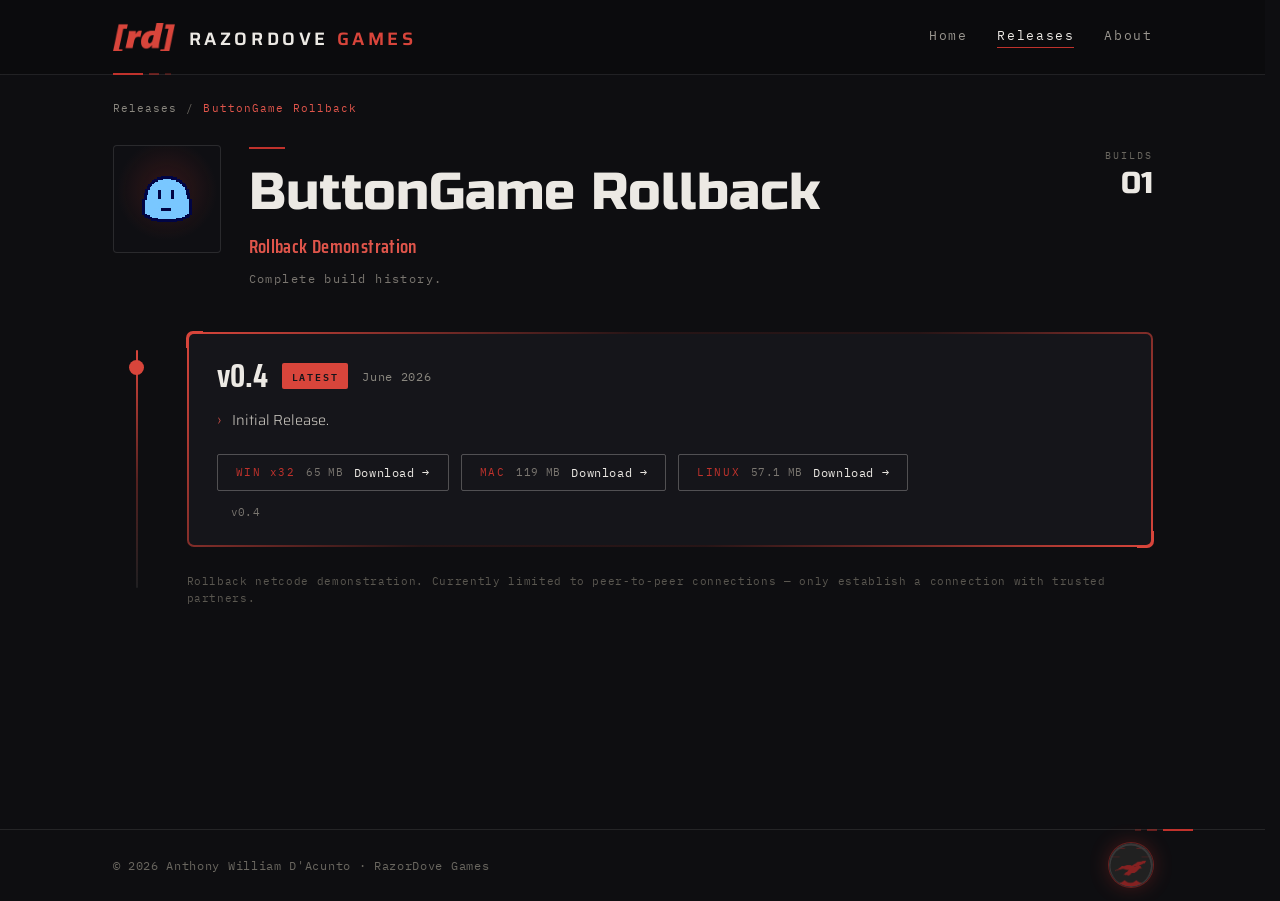
==== buttongame.html @ b9758fe6 "Deploy RazorDove Games redesign (July 2026 build) Replace the legacy single-page GobSmack site with " ====
<!DOCTYPE html>
<html lang="en">
<head>
  <meta charset="utf-8">
  <meta name="viewport" content="width=device-width, initial-scale=1">
  <title>ButtonGame Rollback — Build history · RazorDove Games</title>
  <meta name="description" content="Complete build history for ButtonGame Rollback, the rollback-netcode demonstration by RazorDove Games.">
  <link rel="preconnect" href="https://fonts.googleapis.com">
  <link rel="preconnect" href="https://fonts.gstatic.com" crossorigin>
  <link href="https://fonts.googleapis.com/css2?family=Saira+Condensed:wght@500;600;700;800&family=Saira:wght@300;400;500;600&family=Russo+One&family=IBM+Plex+Mono:wght@400;500;600&display=swap" rel="stylesheet">
  <link rel="icon" type="image/png" href="assets/razordove-logo.png">
  <link rel="stylesheet" href="css/style.css">
</head>
<body class="nav-releases">
  <div class="shell">
    <header class="site-header">
      <div class="site-header__inner">
        <a href="index.html" class="lockup">
          <span class="mark" role="img" aria-label="RazorDove"></span>
          <span class="wordmark">RAZORDOVE <span class="g">GAMES</span></span>
        </a>
        <nav class="nav">
          <a href="index.html" class="nav-link">Home</a>
          <a href="releases.html" class="nav-link is-active">Releases</a>
          <a href="about.html" class="nav-link">About</a>
        </nav>
        <div class="dashes"><span class="d1"></span><span class="d2"></span><span class="d3"></span></div>
      </div>
    </header>

    <main>
      <div class="wrap">
        <div class="crumb-bar">
          <a href="releases.html" class="crumb">Releases</a><span class="crumb-sep">/</span><span class="crumb-cur-red">ButtonGame Rollback</span>
        </div>

        <div class="sub-head">
          <div class="sub-head__tile"><img src="assets/buttongame-slime.png" alt="ButtonGame Rollback"></div>
          <div class="sub-head__main">
            <div class="tick tick--left" style="margin-bottom:18px;"></div>
            <div class="sub-title sub-title--bg">ButtonGame Rollback</div>
            <div class="sub-sub sub-sub--red">Rollback Demonstration</div>
            <div class="sub-hint">Complete build history.</div>
          </div>
          <div class="sub-count">
            <div class="sub-count__label">Builds</div>
            <div class="sub-count__n">01</div>
          </div>
        </div>

        <div class="timeline">
          <div class="timeline__spine timeline__spine--red"></div>
          <div class="timeline__list">

            <!-- v0.4 — latest -->
            <div class="tl-row">
              <div class="tl-node tl-node--latest"><span class="node-dot node-dot--red"></span></div>
              <div class="tl-card tl-card--red">
                <span style="position:absolute; top:-1px; left:-1px; width:17px; height:17px; border-top:2px solid #d8453b; border-left:2px solid #d8453b; border-top-left-radius:7px;"></span>
                <span style="position:absolute; bottom:-1px; right:-1px; width:17px; height:17px; border-bottom:2px solid #d8453b; border-right:2px solid #d8453b; border-bottom-right-radius:7px;"></span>
                <div class="tl-card__inner">
                  <div class="tl-verhead">
                    <span class="tl-ver">v0.4</span>
                    <span class="tl-latest tl-latest--red">Latest</span>
                    <span class="tl-date">June 2026</span>
                  </div>
                  <ul class="changelog" style="margin:18px 0 0;">
                    <li><span class="arw" style="color:#e0554b;">›</span><span>Initial Release.</span></li>
                  </ul>
                  <div class="pillrow" data-pills="bg"></div>
                  <div class="tl-verlabel">v0.4</div>
                </div>
              </div>
            </div>

          </div>

          <div class="tl-footnote">
            <div class="tl-footnote__spacer"></div>
            <div class="tl-footnote__text">Rollback netcode demonstration. Currently limited to peer-to-peer connections — only establish a connection with trusted partners.</div>
          </div>
        </div>
      </div>
    </main>

    <footer class="site-footer">
      <div class="site-footer__inner">
        <div class="copyright">© 2026 Anthony William D'Acunto · RazorDove Games</div>
        <div>
          <a href="index.html" class="totop" role="button" aria-label="Back to site" title="Back to site"><img src="assets/razordove-logo.png" alt=""></a>
        </div>
        <div class="dashes dashes--right"><span class="d1"></span><span class="d2"></span><span class="d3"></span></div>
      </div>
    </footer>
  </div>

  <script src="js/data.js"></script>
  <script src="js/site.js"></script>
</body>
</html>
---- css/style.css ----
/* =========================================================================
   RazorDove Games — portfolio site
   Tokens and components ported from the Claude-design handoff (July 2026).
   Layout switch is CSS-driven at 860px (desktop >= 860, mobile < 860).
   ========================================================================= */

:root {
  --mark-img: url("[data-uri]");
  /* surfaces */
  --bg:        #0e0e11;
  --surface:   #15151a;
  --drawer:    #0b0b0e;
  /* text ramp */
  --text:      #ece9e4;
  --text-2:    #bdb9b2;
  --muted:     #9a968f;
  --muted-2:   #8a877f;
  --faint:     #7a7670;
  --faint-2:   #6a6760;
  --faint-3:   #5a5750;
  /* accents */
  --red:       #c0322c;
  --red-mark:  #d8453b;
  --amber:     #cf8a3c;
  --amber-2:   #f0a830;
  /* hairlines */
  --hair:      rgba(236,233,228,0.1);
  --line-16:   rgba(236,233,228,0.16);
  --line-28:   rgba(236,233,228,0.28);
  /* type */
  --f-display: 'Russo One', sans-serif;
  --f-cond:    'Saira Condensed', sans-serif;
  --f-body:    'Saira', sans-serif;
  --f-mono:    'IBM Plex Mono', monospace;
}

* { box-sizing: border-box; }

html {
  scroll-behavior: smooth;
  scrollbar-gutter: stable;
  /* Clip horizontal overflow at the ROOT so the off-canvas mobile drawer
     (fixed, translated past the right edge) can't expand the initial
     containing block and widen in-flow content. `clip` (not `hidden`)
     avoids creating a scroll container, so position:sticky still works. */
  overflow-x: clip;
}

body {
  margin: 0;
  background: var(--bg);
  color: var(--text);
  font-family: var(--f-body);
  overflow-y: scroll;
  overflow-x: clip; /* contain the off-canvas mobile drawer (translateX past the right edge)
                       without creating a scroll container that would break sticky headers */
  min-height: 100vh;
}

::selection { background: rgba(192,50,44,0.4); color: #fff; }

a { color: var(--amber); }
a:hover { color: #e6a24d; }

img { max-width: 100%; }

/* ---- page shell --------------------------------------------------------- */
.shell {
  min-height: 100vh;
  display: flex;
  flex-direction: column;
}

/* ---- responsive visibility toggle (the layout switch) -------------------
   Declared AFTER .shell so these win over .shell{display:flex} at equal
   specificity; otherwise the hidden layout would leak through. -------------- */
.d-only { display: flex; }
.m-only { display: none; }
@media (max-width: 859.98px) {
  .d-only { display: none; }
  .m-only { display: flex; }
}
.wrap {
  max-width: 1120px;
  margin: 0 auto;
  width: 100%;
  padding: 0 40px;
}
main { flex: 1; }

/* =========================================================================
   DESKTOP CHROME
   ========================================================================= */
.site-header {
  position: sticky;
  top: 0;
  z-index: 50;
  background: rgba(11,11,14,0.92);
  backdrop-filter: blur(10px);
  -webkit-backdrop-filter: blur(10px);
  border-bottom: 1px solid var(--hair);
}
.site-header__inner {
  position: relative;
  max-width: 1120px;
  margin: 0 auto;
  padding: 15px 40px;
  display: flex;
  align-items: center;
  justify-content: space-between;
}
.lockup {
  display: flex;
  align-items: center;
  gap: 14px;
  cursor: pointer;
  text-decoration: none;
  color: inherit;
}
.mark {
  width: 62px;
  height: 44px;
  background-color: var(--red-mark);
  -webkit-mask: var(--mark-img) no-repeat center / contain;
  mask: var(--mark-img) no-repeat center / contain;
  flex-shrink: 0;
}
.wordmark {
  font-family: var(--f-body);
  font-weight: 600;
  font-size: 18px;
  letter-spacing: 0.2em;
  line-height: 1;
  position: relative;
  top: 2px;
}
.wordmark .g { color: var(--red-mark); }

.nav {
  display: flex;
  gap: 30px;
  align-items: center;
}
.nav-link {
  font-family: var(--f-mono);
  font-size: 12.5px;
  letter-spacing: 0.13em;
  color: var(--muted);
  cursor: pointer;
  padding-bottom: 4px;
  border-bottom: 1px solid transparent;
  transition: color .25s ease, border-color .25s ease;
  text-decoration: none;
}
.nav-link:hover { color: var(--text); }
.nav-link.is-active {
  color: var(--text);
  border-bottom-color: var(--red);
}

/* 3-dash accent */
.dashes {
  position: absolute;
  bottom: -1px;
  display: flex;
  gap: 6px;
}
.dashes--right { right: 0; top: -1px; bottom: auto; }
.dashes span { height: 2px; display: block; }
.dashes .d1 { width: 30px; background: var(--red); }
.dashes .d2 { width: 10px; background: rgba(192,50,44,0.5); }
.dashes .d3 { width: 6px;  background: rgba(192,50,44,0.3); }
.dashes--right .d1 { width: 6px;  background: rgba(192,50,44,0.3); }
.dashes--right .d3 { width: 30px; background: var(--red); }

/* ---- footer ------------------------------------------------------------- */
.site-footer {
  border-top: 1px solid var(--hair);
  margin-top: auto;
}
.site-footer__inner {
  position: relative;
  max-width: 1120px;
  margin: 0 auto;
  padding: 13px 40px;
  display: flex;
  align-items: center;
  justify-content: space-between;
}
.copyright {
  font-family: var(--f-mono);
  font-size: 11.5px;
  letter-spacing: 0.06em;
  color: var(--faint-2);
}
.totop {
  width: 44px;
  height: 44px;
  border-radius: 50%;
  overflow: hidden;
  opacity: 0.8;
  cursor: pointer;
  box-shadow: 0 0 0 1px rgba(192,50,44,0.55), 0 0 22px -2px rgba(192,50,44,0.55);
  display: block;
  border: none;
  padding: 0;
  background: none;
}
.totop img {
  max-width: none; /* override global img{max-width:100%} so 118% zoom-to-fill works */
  width: 118%;
  height: 118%;
  object-fit: cover;
  object-position: center;
  display: block;
  margin: -7.5% 0 0 -9%;
}

/* =========================================================================
   HOME
   ========================================================================= */
.hero {
  padding: 48px 0 72px;
  text-align: center;
}
.tick {
  width: 36px;
  height: 2px;
  background: var(--red);
  margin: 0 auto 30px;
}
.tick--left { margin: 0 0 24px; }
.greeting {
  font-family: var(--f-display);
  font-weight: 400;
  font-size: 68px;
  line-height: 0.95;
  letter-spacing: 0.005em;
}
.eyebrow {
  font-family: var(--f-mono);
  font-size: 11px;
  letter-spacing: 0.3em;
  color: var(--faint);
  text-transform: uppercase;
  margin-bottom: 16px;
}

/* ---- card anatomy (featured + list) ------------------------------------- */
.card {
  position: relative;
  border: 1px solid var(--line-16);
  padding: 2px;
  transition: opacity .25s ease;
}
.card--featured { border-radius: 0; }
.card--list { border-radius: 7px; }
.section-featured { margin-bottom: 30px; }
.card-stack {
  padding: 34px 0 96px;
  display: flex;
  flex-direction: column;
  gap: 24px;
}
.card__glow {
  position: absolute;
  inset: -5px;
  z-index: -1;
  pointer-events: none;
  filter: blur(15px);
  opacity: 0;
  border-radius: inherit;
}
.bracket {
  position: absolute;
  width: 17px;
  height: 17px;
}
.bracket--tl { top: -1px; left: -1px; border-top: 2px solid; border-left: 2px solid; }
.bracket--br { bottom: -1px; right: -1px; border-bottom: 2px solid; border-right: 2px solid; }
.card--list .bracket--tl { border-top-left-radius: 7px; }
.card--list .bracket--br { border-bottom-right-radius: 7px; }
.card.gold .bracket { border-color: var(--amber); }
.card.demo .bracket { border-color: var(--red); }

.card__frame {
  padding: 2px;
  /* background set by JS scroll-sheen; static fallback below */
}
.card--featured .card__frame {
  border-radius: 0;
  background: linear-gradient(135deg, var(--amber), rgba(207,138,60,0.12) 38%, rgba(207,138,60,0.12) 62%, var(--amber));
}
.card--list .card__frame { border-radius: 5px; }
.card--list.gold .card__frame {
  background: linear-gradient(135deg, var(--amber), rgba(207,138,60,0.12) 38%, rgba(207,138,60,0.12) 62%, var(--amber));
}
.card--list.demo .card__frame {
  background: linear-gradient(135deg, var(--red), rgba(192,50,44,0.12) 38%, rgba(192,50,44,0.12) 62%, var(--red));
}
.card__body {
  background: var(--surface);
  display: flex;
  align-items: center;
  gap: 28px;
}
.card--featured .card__body { border-radius: 0; padding: 27px; }
.card--list .card__body { border-radius: 4px; padding: 25px; gap: 26px; }
.card--list.te .card__body { gap: 24px; align-items: flex-start; }

.rule {
  width: 4px;
  align-self: stretch;
  min-height: 120px;
  border-radius: 2px;
  flex-shrink: 0;
}
.card.gold .rule { background: linear-gradient(#cf8a3c, #cf8a3c26); }
.card.demo .rule { background: linear-gradient(#c0322c, rgba(192,50,44,0.15)); }

.card__art {
  display: block;
  flex-shrink: 0;
  cursor: pointer;
}
.card__art img {
  object-fit: cover;
  border-radius: 4px;
  border: 1px solid rgba(236,233,228,0.12);
  display: block;
}
.card--featured .card__art img { width: 168px; height: 168px; }
.card--list .card__art img { width: 150px; height: 150px; }

.art-tile {
  width: 150px;
  height: 150px;
  border-radius: 4px;
  flex-shrink: 0;
  border: 1px solid rgba(236,233,228,0.12);
  background: #0f0f13 radial-gradient(circle at 50% 42%, rgba(192,50,44,0.18), transparent 62%);
  display: flex;
  align-items: center;
  justify-content: center;
  cursor: pointer;
}
.art-tile img { width: 92px; height: 92px; image-rendering: pixelated; }

.card__content { flex: 1; min-width: 0; }
.dot-row {
  display: flex;
  align-items: center;
  gap: 10px;
  margin-bottom: 12px;
  font-family: var(--f-mono);
  font-size: 11px;
  letter-spacing: 0.18em;
  color: var(--text-2);
}
.card--list .dot-row { margin-bottom: 11px; }
.dot {
  width: 7px;
  height: 7px;
  border-radius: 50%;
  flex-shrink: 0;
}
.card.gold .dot { background: var(--amber); box-shadow: 0 0 8px rgba(207,138,60,0.8); }
.card.demo .dot { background: var(--red); box-shadow: 0 0 8px rgba(192,50,44,0.8); }

.card__title {
  font-family: var(--f-cond);
  font-weight: 600;
  line-height: 1.0;
}
.card--featured .card__title { font-size: 34px; }
.card--list .card__title { font-size: 30px; }
.card__desc {
  font-family: var(--f-body);
  font-weight: 300;
  color: var(--text-2);
  margin-top: 10px;
  line-height: 1.6;
}
.card--featured .card__desc { font-size: 15px; max-width: 600px; }
.card--list .card__desc { font-size: 14.5px; margin-top: 9px; max-width: 620px; }

.warn {
  display: flex;
  align-items: center;
  gap: 8px;
  margin-top: 11px;
  font-family: var(--f-mono);
  font-size: 11px;
  letter-spacing: 0.04em;
  color: var(--amber);
  max-width: 620px;
  line-height: 1.5;
}
.warn > span:first-child { flex-shrink: 0; }

.pillrow {
  display: flex;
  align-items: center;
  gap: 12px;
  margin-top: 22px;
  flex-wrap: wrap;
}
.card--list .pillrow { margin-top: 20px; }
.verline {
  margin-top: 14px;
  margin-left: 2ch;
  font-family: var(--f-mono);
  font-size: 11.5px;
  color: var(--faint);
  letter-spacing: 0.04em;
}
.verline .standalone { color: var(--faint-3); }
.addl-link {
  display: block;
  width: fit-content;
  font-family: var(--f-mono);
  font-size: 11px;
  letter-spacing: 0.06em;
  margin-top: 10px;
  margin-bottom: -13px;
  margin-left: 2ch;
  color: var(--muted-2);
  text-decoration: underline;
  text-underline-offset: 3px;
  transition: color .25s ease;
}
.addl-link:hover { color: var(--amber); }

/* ---- download pill ------------------------------------------------------ */
.dl-win {
  position: relative;
  display: inline-flex;
  align-items: center;
  gap: 11px;
  text-decoration: none;
  border: 1px solid var(--line-28);
  padding: 10px 18px;
  border-radius: 2px;
  cursor: pointer;
  transition: background .3s ease, border-color .3s ease, box-shadow .3s ease;
}
.dl-win .os { font-family: var(--f-mono); font-size: 11px; letter-spacing: 0.14em; white-space: nowrap; }
.dl-win .sz { font-family: var(--f-mono); font-size: 10.5px; letter-spacing: 0.03em; color: var(--faint); }
.dl-win .lbl { font-family: var(--f-mono); font-size: 12px; letter-spacing: 0.05em; color: var(--text); transition: text-shadow .3s ease, color .3s ease; }
.dl-win-gold .os { color: var(--amber); }
.dl-win-gold:hover { background: rgba(207,138,60,0.21); border-color: var(--amber); box-shadow: 0 0 0 1px var(--amber), 0 0 26px -6px rgba(207,138,60,0.9); }
.dl-win-red .os { color: var(--red); }
.dl-win-red:hover { background: rgba(192,50,44,0.21); border-color: var(--red); box-shadow: 0 0 0 1px var(--red), 0 0 26px -6px rgba(192,50,44,0.9); }
.dl-win:hover .lbl { color: #fff; text-shadow: 0 0 7px rgba(255,255,255,0.6), 0 0 15px rgba(255,236,210,0.4); }

/* ---- dev-log empty state ------------------------------------------------ */
.devlog { padding: 14px 0 96px; }
.devlog__panel {
  border: 1px solid var(--hair);
  border-radius: 5px;
  padding: 40px;
  text-align: center;
}
.devlog__title {
  font-family: var(--f-mono);
  font-size: 12px;
  letter-spacing: 0.22em;
  color: var(--faint-3);
  text-transform: uppercase;
  margin-bottom: 10px;
}
.devlog__sub {
  font-family: var(--f-body);
  font-weight: 300;
  font-size: 15px;
  color: var(--muted-2);
}

/* =========================================================================
   RELEASES (desktop)
   ========================================================================= */
.page-head { padding: 52px 0 12px; }
.page-title {
  font-family: var(--f-display);
  font-weight: 400;
  font-size: 52px;
  line-height: 1.0;
}
.page-sub {
  font-family: var(--f-mono);
  font-size: 12px;
  letter-spacing: 0.14em;
  color: var(--faint);
  margin-top: 14px;
}

/* =========================================================================
   ABOUT (desktop)
   ========================================================================= */
.about {
  max-width: 680px;
  margin: 0 auto;
  padding: 120px 0;
  text-align: center;
}
.avatar {
  width: 128px;
  height: 128px;
  border-radius: 50%;
  overflow: hidden;
  margin: 0 auto 34px;
  box-shadow: 0 0 0 1px rgba(192,50,44,0.5), 0 0 50px -6px rgba(192,50,44,0.6);
}
.avatar img {
  max-width: none; /* override global img{max-width:100%} so 118% zoom-to-fill works */
  width: 118%;
  height: 118%;
  object-fit: cover;
  object-position: center;
  display: block;
  margin: -7.5% 0 0 -9%;
}
.about__name {
  font-family: var(--f-display);
  font-weight: 400;
  font-size: 38px;
  line-height: 1.1;
}
.roles {
  font-family: var(--f-mono);
  font-size: 12.5px;
  letter-spacing: 0.2em;
  color: var(--red);
  margin-top: 16px;
  text-transform: uppercase;
}
.roles u {
  text-decoration: underline;
  text-underline-offset: 2.5px;
  text-decoration-thickness: 0.5px;
}
.role-amber { color: var(--amber-2); }
.role-rainbow { display: inline-block; animation: rainbow-hue 5s linear infinite; }
.role-rainbow > span { text-shadow: 0 0 9px currentColor, 0 0 18px currentColor; }
@keyframes rainbow-hue { to { filter: hue-rotate(360deg); } }
.about__divider {
  width: 36px;
  height: 1px;
  background: rgba(236,233,228,0.25);
  margin: 34px auto;
}
.about__lead {
  font-family: var(--f-body);
  font-weight: 300;
  font-size: 21px;
  color: #d6d2cb;
  line-height: 1.5;
}
.about__lead b { color: #fff; font-weight: 400; }
.about__body {
  font-family: var(--f-body);
  font-weight: 300;
  font-size: 15px;
  color: var(--muted-2);
  line-height: 1.6;
  margin: 14px auto 0;
  max-width: 520px;
}
.gh-btn {
  display: inline-flex;
  align-items: center;
  gap: 9px;
  text-decoration: none;
  border: 1px solid var(--line-16);
  padding: 11px 16px;
  border-radius: 2px;
  margin-top: 30px;
}
.gh-btn span {
  font-family: var(--f-mono);
  font-size: 11.5px;
  letter-spacing: 0.08em;
  color: var(--text);
}

/* =========================================================================
   MOBILE CHROME + VIEWS
   ========================================================================= */
.m-header {
  position: sticky;
  top: 0;
  z-index: 40;
  padding: 14px 18px;
  display: flex;
  align-items: center;
  justify-content: space-between;
  background: rgba(11,11,14,0.96);
  backdrop-filter: blur(10px);
  -webkit-backdrop-filter: blur(10px);
  border-bottom: 1px solid var(--hair);
}
.m-lockup { display: flex; align-items: center; gap: 11px; cursor: pointer; text-decoration: none; color: inherit; }
.m-mark {
  width: 42px;
  height: 30px;
  background-color: var(--red-mark);
  -webkit-mask: var(--mark-img) no-repeat center / contain;
  mask: var(--mark-img) no-repeat center / contain;
}
.m-wordmark { font-family: var(--f-body); font-weight: 600; font-size: 13.5px; letter-spacing: 0.18em; line-height: 1; }
.m-wordmark .g { color: var(--red-mark); }
.hamburger {
  width: 40px;
  height: 40px;
  display: flex;
  flex-direction: column;
  align-items: center;
  justify-content: center;
  gap: 5px;
  border: 1px solid rgba(236,233,228,0.18);
  border-radius: 2px;
  cursor: pointer;
  background: none;
}
.hamburger span { width: 17px; height: 2px; background: var(--text); display: block; }
/* active-view accent on a bar (set per page via .nav-home/.nav-releases/.nav-about on <body>) */
body.nav-home .hamburger .b1,
body.nav-releases .hamburger .b2,
body.nav-about .hamburger .b3 { background: var(--amber); }

.m-section { }
.m-hero { padding: 28px 18px 20px; }
.m-tick { width: 28px; height: 2px; background: var(--red); margin-bottom: 15px; }
.m-greeting { font-family: var(--f-display); font-size: 32px; line-height: 0.98; }
.m-block { padding: 0 18px 28px; }
.m-eyebrow {
  font-family: var(--f-mono);
  font-size: 10px;
  letter-spacing: 0.3em;
  color: var(--faint);
  text-transform: uppercase;
  margin-bottom: 12px;
}

/* ---- mobile expandable card -------------------------------------------- */
.m-card {
  border: 1px solid var(--line-16);
  background: var(--surface);
}
.m-card.gold { border-left: 2px solid var(--amber); }
.m-card.demo { border-left: 2px solid var(--red); }
.m-card__head {
  display: flex;
  gap: 14px;
  align-items: center;
  padding: 14px;
  cursor: pointer;
}
.m-card__art { width: 88px; height: 88px; object-fit: cover; border: 1px solid rgba(236,233,228,0.12); flex-shrink: 0; }
.m-card__tile {
  width: 88px; height: 88px; flex-shrink: 0;
  border: 1px solid rgba(236,233,228,0.12);
  display: flex; align-items: center; justify-content: center;
}
.m-card__tile.slime { background: #0f0f13 radial-gradient(circle at 50% 42%, rgba(192,50,44,0.18), transparent 62%); }
.m-card__tile.slime img { width: 54px; height: 54px; image-rendering: pixelated; }
.m-card__tile.godot { background: #0f0f13; font-family: var(--f-mono); font-size: 11px; letter-spacing: 0.12em; color: var(--faint-3); }
.m-card__meta { flex: 1; min-width: 0; }
.m-card__eyebrow { font-family: var(--f-mono); font-size: 9px; letter-spacing: 0.14em; }
.m-card.gold .m-card__eyebrow { color: var(--amber); }
.m-card.demo .m-card__eyebrow { color: var(--red); }
.m-card__title { font-family: var(--f-cond); font-weight: 600; font-size: 22px; line-height: 1.0; margin-top: 5px; }
.m-card__blurb { font-family: var(--f-body); font-weight: 300; font-size: 12px; color: var(--muted); margin-top: 5px; line-height: 1.45; }
.m-caret {
  font-family: var(--f-body);
  font-size: 22px;
  color: var(--faint);
  flex-shrink: 0;
  transition: transform 0.15s cubic-bezier(0.65,0,0.35,1);
}
.m-card.is-open .m-caret { transform: rotate(90deg); }
.m-drop {
  display: grid;
  grid-template-rows: 0fr;
  transition: grid-template-rows 0.15s cubic-bezier(0.65,0,0.35,1);
}
.m-card.is-open .m-drop { grid-template-rows: 1fr; }
.m-drop__inner { overflow: hidden; min-height: 0; }
.m-drop__pad { border-top: 1px solid var(--hair); padding: 14px; }
.m-notice {
  border-left: 2px solid var(--red);
  background: rgba(192,50,44,0.08);
  padding: 11px 12px;
  display: flex;
  gap: 9px;
  align-items: flex-start;
}
.m-notice > span:first-child { color: var(--red); font-size: 13px; line-height: 1.3; }
.m-notice > span:last-child { font-family: var(--f-mono); font-size: 10px; letter-spacing: 0.03em; color: #d6b8a0; line-height: 1.6; }

/* ---- mobile download row ------------------------------------------------ */
.m-row { display: flex; align-items: center; gap: 8px; margin-top: 8px; }
.m-os { width: 58px; flex-shrink: 0; font-family: var(--f-mono); font-size: 10px; letter-spacing: 0.08em; }
.m-row.gold .m-os { color: var(--amber); }
.m-row.demo .m-os { color: var(--red); }
.m-copy {
  flex: 1;
  text-align: center;
  padding: 10px;
  border-radius: 2px;
  font-family: var(--f-mono);
  font-size: 10.5px;
  letter-spacing: 0.03em;
  color: #fff;
  cursor: pointer;
  border: 1px solid;
  transition: border-color .2s ease, background .2s ease;
}
.m-row.gold .m-copy { border-color: var(--amber); background: rgba(207,138,60,0.16); }
.m-row.demo .m-copy { border-color: var(--red); background: rgba(192,50,44,0.16); }
.m-copy:hover { border-color: rgba(236,233,228,0.4); }
.m-dl {
  flex: 1;
  text-align: center;
  text-decoration: none;
  border: 1px solid rgba(236,233,228,0.18);
  padding: 10px;
  border-radius: 2px;
  font-family: var(--f-mono);
  font-size: 10.5px;
  letter-spacing: 0.03em;
  color: var(--text-2);
}

.m-releases { padding: 26px 18px 40px; }
.m-note {
  display: flex;
  align-items: center;
  gap: 8px;
  font-family: var(--f-mono);
  font-size: 11px;
  letter-spacing: 0.1em;
  color: var(--faint);
  margin-top: 12px;
}
.m-note .no { color: var(--red); }
.m-card-list { display: flex; flex-direction: column; gap: 12px; margin-top: 22px; }

/* ---- mobile about ------------------------------------------------------- */
.m-about { padding: 30px 22px 44px; }
.m-avatar {
  width: 84px; height: 84px; border-radius: 50%; overflow: hidden;
  box-shadow: 0 0 0 1px rgba(192,50,44,0.5), 0 0 34px -6px rgba(192,50,44,0.6);
  margin: 0 auto 22px;
}
.m-avatar img { max-width: none; width: 118%; height: 118%; object-fit: cover; object-position: center; display: block; margin: -7.5% 0 0 -9%; }
.m-about__name { font-family: var(--f-display); font-size: 27px; line-height: 1.15; }
.chips { display: flex; flex-wrap: wrap; gap: 8px; margin-top: 16px; }
.chip {
  font-family: var(--f-mono);
  font-size: 10px;
  letter-spacing: 0.12em;
  padding: 6px 10px;
  border-radius: 2px;
  text-transform: uppercase;
  border: 1px solid;
}
.chip--red { color: var(--red); border-color: rgba(192,50,44,0.45); }
.chip--amber { color: var(--amber-2); border-color: rgba(240,168,48,0.45); }
.chip--rainbow {
  border-color: rgba(236,233,228,0.25);
  background: linear-gradient(90deg, #ff3b3b, #ff7a1c, #ffd60a, #3bd16f, #2ec5ff, #c264ff);
  -webkit-background-clip: text;
  background-clip: text;
  color: transparent;
  text-shadow: 0 0 8px rgba(255,255,255,0.18);
}
.m-about__divider { width: 36px; height: 1px; background: rgba(236,233,228,0.22); margin: 28px 0; }
.m-about__lead { font-family: var(--f-body); font-weight: 300; font-size: 19px; color: #d6d2cb; line-height: 1.5; }
.m-about__lead b { color: #fff; font-weight: 400; }
.m-about__body { font-family: var(--f-body); font-weight: 300; font-size: 14px; color: var(--muted-2); line-height: 1.6; margin-top: 12px; }
.m-gh { margin-top: 26px; padding: 10px 14px; }

/* ---- mobile footer ------------------------------------------------------ */
.m-footer {
  border-top: 1px solid var(--hair);
  padding: 14px 18px;
  display: flex;
  align-items: center;
  justify-content: space-between;
}
.m-footer .copyright { font-size: 10px; line-height: 1.5; }
.m-footer .totop { width: 40px; height: 40px; box-shadow: 0 0 0 1px rgba(192,50,44,0.55), 0 0 20px -3px rgba(192,50,44,0.55); }

/* ---- scrim + drawer ----------------------------------------------------- */
.scrim {
  position: fixed;
  inset: 0;
  z-index: 60;
  background: rgba(6,6,9,0.62);
  transition: opacity 0.15s cubic-bezier(0.65,0,0.35,1);
  opacity: 0;
  pointer-events: none;
}
.drawer {
  position: fixed;
  top: 0; right: 0; bottom: 0;
  width: 78%;
  max-width: 340px;
  z-index: 70;
  background: var(--drawer);
  border-left: 2px solid var(--red);
  box-shadow: -26px 0 60px rgba(0,0,0,0.7);
  padding: 22px 22px 30px;
  display: flex;
  flex-direction: column;
  transition: transform 0.15s cubic-bezier(0.65,0,0.35,1);
  transform: translateX(105%);
}
body.menu-open .scrim { opacity: 1; pointer-events: auto; }
body.menu-open .drawer { transform: translateX(0); }
.drawer__top {
  display: flex;
  align-items: center;
  justify-content: space-between;
  padding-bottom: 16px;
}
.drawer__label { font-family: var(--f-mono); font-size: 10px; letter-spacing: 0.3em; color: var(--faint); }
.drawer__close {
  width: 38px; height: 38px;
  display: flex; align-items: center; justify-content: center;
  border: 1px solid rgba(236,233,228,0.18);
  border-radius: 2px;
  font-family: var(--f-body);
  font-size: 24px;
  color: var(--text);
  line-height: 1;
  cursor: pointer;
  background: none;
}
.drawer__nav { display: flex; flex-direction: column; margin-top: 12px; }
.drawer__item {
  display: flex;
  align-items: center;
  gap: 16px;
  padding: 20px 0;
  border-bottom: 1px solid rgba(236,233,228,0.08);
  cursor: pointer;
  text-decoration: none;
}
.drawer__nav .drawer__item:first-child { border-top: 1px solid rgba(236,233,228,0.08); }
.drawer__num { font-family: var(--f-mono); font-size: 11px; color: var(--faint-3); width: 18px; }
.drawer__text { font-family: var(--f-display); font-size: 29px; color: var(--muted); flex: 1; }
body.nav-home .drawer__item--home,
body.nav-releases .drawer__item--releases,
body.nav-about .drawer__item--about { border-color: rgba(236,233,228,0.12); }
body.nav-home .drawer__item--home .drawer__num,
body.nav-releases .drawer__item--releases .drawer__num,
body.nav-about .drawer__item--about .drawer__num { color: var(--amber); }
body.nav-home .drawer__item--home .drawer__text,
body.nav-releases .drawer__item--releases .drawer__text,
body.nav-about .drawer__item--about .drawer__text { color: var(--text); }
.drawer__foot { margin-top: auto; display: flex; gap: 10px; }
.drawer__gh {
  width: 46px; height: 46px;
  display: flex; align-items: center; justify-content: center;
  border: 1px solid var(--line-16);
  border-radius: 2px;
  text-decoration: none;
}

/* =========================================================================
   SUB-PAGES (build history timeline)
   ========================================================================= */
.crumb-bar {
  font-family: var(--f-mono);
  font-size: 11px;
  letter-spacing: 0.1em;
  color: var(--faint-2);
  padding: 26px 0 0;
}
.crumb { color: var(--muted-2); text-decoration: none; transition: color .25s ease; }
.crumb:hover { color: var(--text); }
.crumb-sep { margin: 0 9px; color: var(--faint-2); }
.crumb-cur-gold { color: var(--amber); }
.crumb-cur-red { color: #e0554b; }

.sub-head {
  padding: 30px 0 12px;
  display: flex;
  gap: 28px;
  align-items: flex-start;
}
.sub-head__art { width: 108px; height: 108px; object-fit: cover; border-radius: 4px; flex-shrink: 0; border: 1px solid rgba(236,233,228,0.12); }
.sub-head__tile {
  width: 108px; height: 108px; border-radius: 4px; flex-shrink: 0;
  border: 1px solid rgba(236,233,228,0.12);
  background: #0f0f13 radial-gradient(circle at 50% 42%, rgba(192,50,44,0.2), transparent 62%);
  display: flex; align-items: center; justify-content: center;
}
.sub-head__tile img { width: 70px; height: 70px; image-rendering: pixelated; }
.sub-head__main { flex: 1; min-width: 0; padding-top: 2px; }
.sub-title { font-family: var(--f-display); font-weight: 400; line-height: 1.0; }
.sub-title--mvp { font-size: 56px; }
.sub-title--bg { font-size: 52px; }
.sub-sub {
  font-family: var(--f-cond);
  font-weight: 600;
  font-size: 19px;
  letter-spacing: 0.02em;
  margin-top: 12px;
}
.sub-sub--gold { color: var(--amber); }
.sub-sub--red { color: #e0554b; }
.sub-hint { font-family: var(--f-mono); font-size: 12px; letter-spacing: 0.12em; color: var(--faint); margin-top: 10px; }
.sub-count { text-align: right; flex-shrink: 0; padding-top: 4px; }
.sub-count__label { font-family: var(--f-mono); font-size: 10px; letter-spacing: 0.2em; color: var(--faint-2); text-transform: uppercase; }
.sub-count__n { font-family: var(--f-display); font-size: 30px; color: var(--text); line-height: 1; margin-top: 6px; }

.timeline { position: relative; padding: 34px 0 100px; }
.timeline__spine {
  position: absolute;
  left: 23px; top: 52px; bottom: 120px;
  width: 2px;
  border-radius: 2px;
}
.timeline__spine--gold { background: linear-gradient(#cf8a3c, rgba(207,138,60,0.35) 55%, rgba(236,233,228,0.08)); }
.timeline__spine--red { background: linear-gradient(#d8453b, rgba(216,69,59,0.35) 55%, rgba(236,233,228,0.08)); }
.timeline__list { display: flex; flex-direction: column; gap: 22px; }
.tl-row { display: flex; gap: 26px; align-items: flex-start; position: relative; }
.tl-node { width: 48px; flex-shrink: 0; display: flex; justify-content: center; }
.tl-node--latest { padding-top: 28px; }
.tl-node--old { padding-top: 24px; }
.node-dot {
  width: 15px; height: 15px; border-radius: 50%;
  z-index: 2;
}
.node-dot--gold { background: var(--amber); animation: node-pulse-gold 2.6s ease-in-out infinite; }
.node-dot--red { background: var(--red-mark); animation: node-pulse-red 2.6s ease-in-out infinite; }
.node-dot--old { width: 12px; height: 12px; background: var(--surface); box-shadow: 0 0 0 1px rgba(207,138,60,0.55); }
@keyframes node-pulse-gold { 0%,100% { box-shadow: 0 0 0 1px #cf8a3c, 0 0 10px rgba(207,138,60,0.7); } 50% { box-shadow: 0 0 0 1px #cf8a3c, 0 0 18px rgba(207,138,60,1); } }
@keyframes node-pulse-red  { 0%,100% { box-shadow: 0 0 0 1px #d8453b, 0 0 10px rgba(216,69,59,0.7); } 50% { box-shadow: 0 0 0 1px #d8453b, 0 0 18px rgba(216,69,59,1); } }

.tl-card {
  flex: 1;
  min-width: 0;
  position: relative;
  border-radius: 7px;
  padding: 2px;
}
.tl-card--gold { background: linear-gradient(135deg, #cf8a3c, rgba(207,138,60,0.12) 38%, rgba(207,138,60,0.12) 62%, #cf8a3c); }
.tl-card--red  { background: linear-gradient(135deg, #d8453b, rgba(216,69,59,0.12) 38%, rgba(216,69,59,0.12) 62%, #d8453b); }
.tl-card__inner { border-radius: 5px; background: var(--surface); padding: 26px 28px; }
.tl-verhead { display: flex; align-items: center; gap: 14px; flex-wrap: wrap; }
.tl-ver { font-family: var(--f-cond); font-weight: 700; font-size: 32px; line-height: 1; }
.tl-latest {
  font-family: var(--f-mono);
  font-size: 10px;
  letter-spacing: 0.18em;
  color: var(--surface);
  padding: 4px 10px;
  border-radius: 2px;
  text-transform: uppercase;
  font-weight: 600;
}
.tl-latest--gold { background: var(--amber); }
.tl-latest--red { background: var(--red-mark); }
.tl-date { font-family: var(--f-mono); font-size: 11.5px; letter-spacing: 0.06em; color: var(--muted-2); }

.tl-group { margin: 18px 0 0; display: flex; flex-direction: column; gap: 16px; }
.tl-grouplabel {
  font-family: var(--f-mono);
  font-size: 10px;
  letter-spacing: 0.22em;
  text-transform: uppercase;
  margin-bottom: 10px;
}
.tl-grouplabel--major { color: var(--amber); }
.changelog { list-style: none; padding: 0; margin: 0; display: flex; flex-direction: column; gap: 9px; }
.changelog li { display: flex; gap: 11px; font-family: var(--f-body); font-weight: 300; font-size: 14.5px; color: #cdc9c2; line-height: 1.5; }
.changelog li .arw { color: var(--amber); flex-shrink: 0; }
.changelog--minor li { font-size: 14px; color: var(--text-2); }
.changelog--minor li .arw { color: var(--faint-2); }

.minor-toggle {
  display: flex;
  align-items: center;
  gap: 9px;
  cursor: pointer;
  user-select: none;
  margin-bottom: 10px;
}
.minor-toggle__label { font-family: var(--f-mono); font-size: 10px; letter-spacing: 0.22em; color: var(--faint); text-transform: uppercase; }
.minor-toggle__arrow { font-family: var(--f-mono); font-size: 11px; color: var(--amber); display: inline-block; transition: transform .3s ease; }
.minor-toggle__count { font-family: var(--f-mono); font-size: 11px; color: var(--faint); transition: opacity .3s ease; }
.minor-wrap { overflow: hidden; transition: max-height .35s ease, opacity .3s ease; max-height: 0; opacity: 0; }
.minor.is-open .minor-toggle__arrow { transform: rotate(90deg); }
.minor.is-open .minor-toggle__count { opacity: 0; }
.minor.is-open .minor-wrap { max-height: 320px; opacity: 1; }

.tl-card--old {
  flex: 1;
  min-width: 0;
  border: 1px solid rgba(236,233,228,0.12);
  border-left: 2px solid rgba(207,138,60,0.35);
  border-radius: 5px;
  background: rgba(21,21,26,0.6);
  padding: 22px 26px;
}
.tl-ver--old { font-family: var(--f-cond); font-weight: 600; font-size: 26px; line-height: 1; color: var(--text); }
.tl-date--old { font-family: var(--f-mono); font-size: 11.5px; letter-spacing: 0.06em; color: var(--muted-2); margin-top: 8px; }
.changelog--old { margin: 15px 0 0; }
.changelog--old li { font-size: 14px; color: var(--text-2); }
.changelog--old li .arw { color: var(--faint-2); }

.dl-arc {
  display: inline-flex;
  align-items: center;
  gap: 10px;
  text-decoration: none;
  border: 1px solid var(--line-16);
  padding: 8px 15px;
  border-radius: 2px;
  cursor: pointer;
  transition: border-color .25s ease, background .25s ease;
}
.dl-arc:hover { border-color: rgba(207,138,60,0.55); background: rgba(207,138,60,0.08); }
.dl-arc .os { font-family: var(--f-mono); font-size: 10.5px; letter-spacing: 0.14em; color: var(--muted); }
.dl-arc .lbl { font-family: var(--f-mono); font-size: 11px; letter-spacing: 0.05em; color: var(--text-2); }
.dl-arc .sz { font-family: var(--f-mono); font-size: 10px; letter-spacing: 0.03em; color: var(--faint); }
.dl-arc:hover .lbl { color: var(--text); }

.tl-verlabel { margin-top: 14px; margin-left: 2ch; font-family: var(--f-mono); font-size: 11px; color: var(--faint); letter-spacing: 0.04em; }
.tl-footnote { display: flex; gap: 26px; align-items: center; margin-top: 26px; }
.tl-footnote__spacer { width: 48px; flex-shrink: 0; }
.tl-footnote__text { font-family: var(--f-mono); font-size: 11px; letter-spacing: 0.06em; color: var(--faint-3); line-height: 1.6; }

/* =========================================================================
   Sub-page ergonomics on narrow screens
   (sub-pages use the single desktop-style layout; keep them usable small)
   ========================================================================= */
@media (max-width: 720px) {
  .wrap { padding: 0 20px; }
  .site-header__inner,
  .site-footer__inner { padding-left: 20px; padding-right: 20px; }
  .nav { gap: 20px; }
  .sub-head { flex-wrap: wrap; gap: 20px; }
  .sub-count { order: -1; padding-top: 0; }
  .sub-title--mvp { font-size: 44px; }
  .sub-title--bg { font-size: 36px; }
  .tl-card__inner { padding: 20px; }
  .tl-card--old { padding: 18px 20px; }
}

/* =========================================================================
   Reduced motion — honor the handoff's flagged gap
   ========================================================================= */
@media (prefers-reduced-motion: reduce) {
  * { scroll-behavior: auto !important; }
  .role-rainbow,
  .node-dot--gold,
  .node-dot--red { animation: none !important; }
}
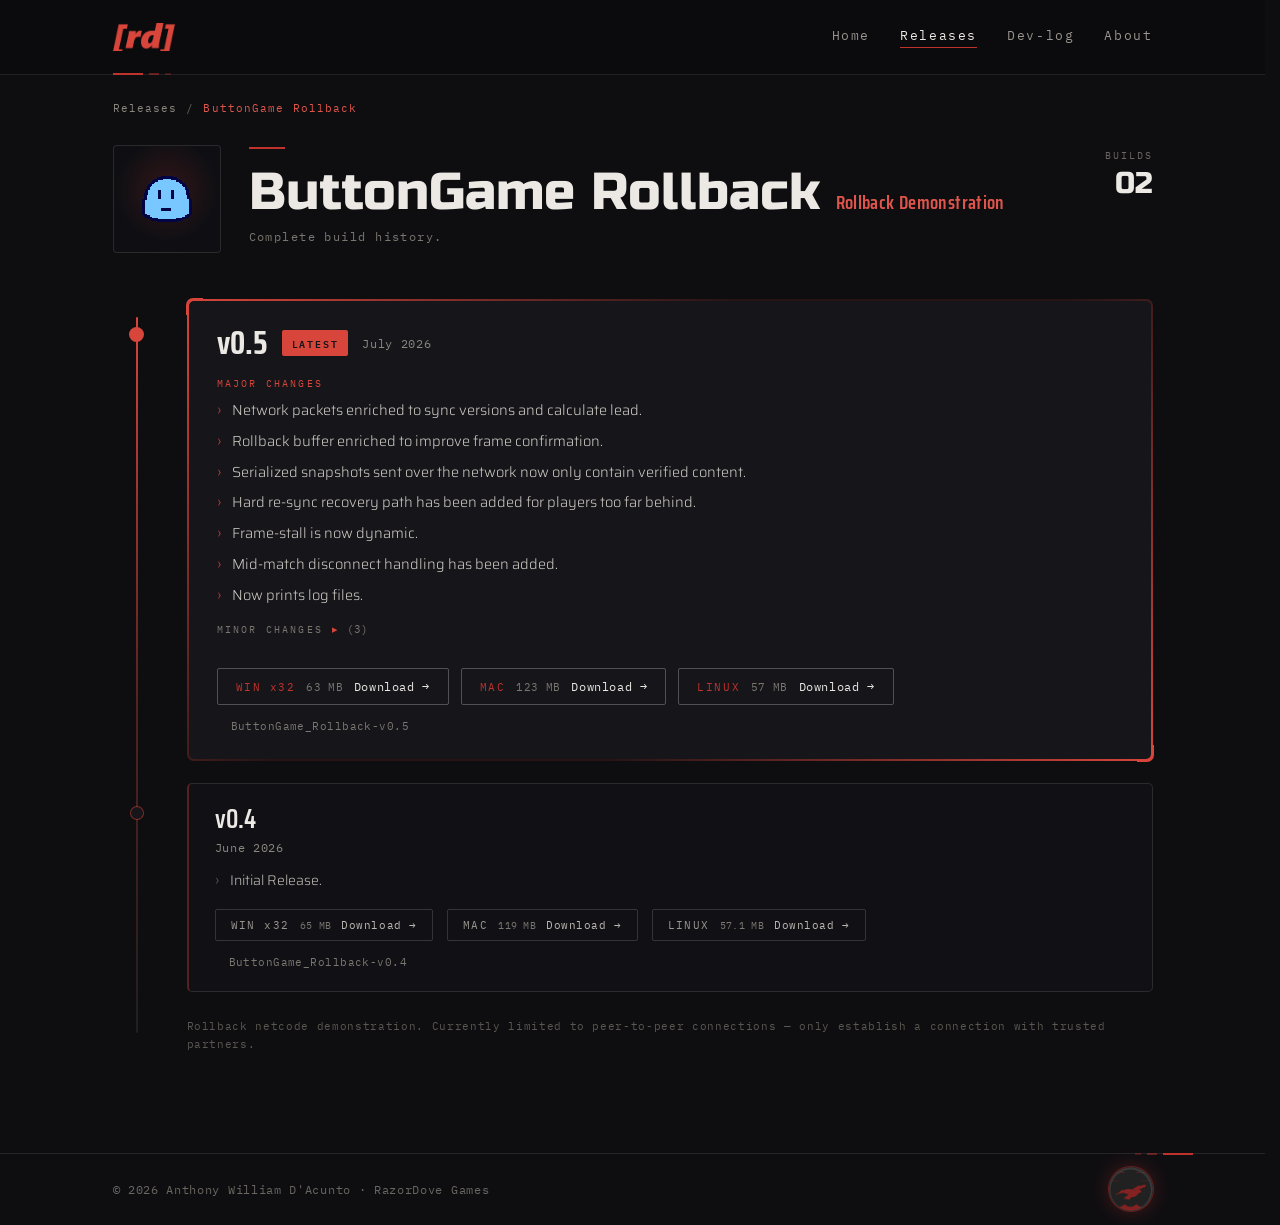
==== commit 6d90ad71: "Add Dev-log feature and ButtonGame Rollback v0.5 release - New Dev-log: devlog.html page, homepage t" ====
--- a/buttongame.html
+++ b/buttongame.html
@@ -17,11 +17,11 @@
       <div class="site-header__inner">
         <a href="index.html" class="lockup">
           <span class="mark" role="img" aria-label="RazorDove"></span>
-          <span class="wordmark">RAZORDOVE <span class="g">GAMES</span></span>
         </a>
         <nav class="nav">
           <a href="index.html" class="nav-link">Home</a>
           <a href="releases.html" class="nav-link is-active">Releases</a>
+          <a href="devlog.html" class="nav-link">Dev-log</a>
           <a href="about.html" class="nav-link">About</a>
         </nav>
         <div class="dashes"><span class="d1"></span><span class="d2"></span><span class="d3"></span></div>
@@ -38,13 +38,15 @@
           <div class="sub-head__tile"><img src="assets/buttongame-slime.png" alt="ButtonGame Rollback"></div>
           <div class="sub-head__main">
             <div class="tick tick--left" style="margin-bottom:18px;"></div>
-            <div class="sub-title sub-title--bg">ButtonGame Rollback</div>
-            <div class="sub-sub sub-sub--red">Rollback Demonstration</div>
+            <div class="sub-titleline">
+              <div class="sub-title sub-title--bg">ButtonGame Rollback</div>
+              <div class="sub-sub sub-sub--red">Rollback Demonstration</div>
+            </div>
             <div class="sub-hint">Complete build history.</div>
           </div>
           <div class="sub-count">
             <div class="sub-count__label">Builds</div>
-            <div class="sub-count__n">01</div>
+            <div class="sub-count__n">02</div>
           </div>
         </div>
 
@@ -52,7 +54,7 @@
           <div class="timeline__spine timeline__spine--red"></div>
           <div class="timeline__list">
 
-            <!-- v0.4 — latest -->
+            <!-- v0.5 — latest -->
             <div class="tl-row">
               <div class="tl-node tl-node--latest"><span class="node-dot node-dot--red"></span></div>
               <div class="tl-card tl-card--red">
@@ -60,16 +62,59 @@
                 <span style="position:absolute; bottom:-1px; right:-1px; width:17px; height:17px; border-bottom:2px solid #d8453b; border-right:2px solid #d8453b; border-bottom-right-radius:7px;"></span>
                 <div class="tl-card__inner">
                   <div class="tl-verhead">
-                    <span class="tl-ver">v0.4</span>
+                    <span class="tl-ver">v0.5</span>
                     <span class="tl-latest tl-latest--red">Latest</span>
-                    <span class="tl-date">June 2026</span>
+                    <span class="tl-date">July 2026</span>
                   </div>
-                  <ul class="changelog" style="margin:18px 0 0;">
-                    <li><span class="arw" style="color:#e0554b;">›</span><span>Initial Release.</span></li>
-                  </ul>
+                  <div class="tl-group">
+                    <div>
+                      <div class="tl-grouplabel tl-grouplabel--major">Major changes</div>
+                      <ul class="changelog">
+                        <li><span class="arw">›</span><span>Network packets enriched to sync versions and calculate lead.</span></li>
+                        <li><span class="arw">›</span><span>Rollback buffer enriched to improve frame confirmation.</span></li>
+                        <li><span class="arw">›</span><span>Serialized snapshots sent over the network now only contain verified content.</span></li>
+                        <li><span class="arw">›</span><span>Hard re-sync recovery path has been added for players too far behind.</span></li>
+                        <li><span class="arw">›</span><span>Frame-stall is now dynamic.</span></li>
+                        <li><span class="arw">›</span><span>Mid-match disconnect handling has been added.</span></li>
+                        <li><span class="arw">›</span><span>Now prints log files.</span></li>
+                      </ul>
+                    </div>
+                    <div class="minor">
+                      <div class="minor-toggle" data-minor-toggle role="button" tabindex="0">
+                        <span class="minor-toggle__label">Minor changes</span>
+                        <span class="minor-toggle__arrow">▸</span>
+                        <span class="minor-toggle__count">(3)</span>
+                      </div>
+                      <div class="minor-wrap">
+                        <ul class="changelog changelog--minor">
+                          <li><span class="arw">›</span><span>Failed connection menu fix.</span></li>
+                          <li><span class="arw">›</span><span>Network tweaks.</span></li>
+                          <li><span class="arw">›</span><span>Console log tweaks.</span></li>
+                        </ul>
+                      </div>
+                    </div>
+                  </div>
                   <div class="pillrow" data-pills="bg"></div>
-                  <div class="tl-verlabel">v0.4</div>
+                  <div class="tl-verlabel">ButtonGame_Rollback-v0.5</div>
                 </div>
+              </div>
+            </div>
+
+            <!-- v0.4 -->
+            <div class="tl-row">
+              <div class="tl-node tl-node--old"><span class="node-dot node-dot--old node-dot--old-red"></span></div>
+              <div class="tl-card--old tl-card--old-red">
+                <div class="tl-verhead"><span class="tl-ver--old">v0.4</span></div>
+                <div class="tl-date--old">June 2026</div>
+                <ul class="changelog changelog--old">
+                  <li><span class="arw">›</span><span>Initial Release.</span></li>
+                </ul>
+                <div style="display:flex; align-items:center; gap:14px; margin-top:18px; flex-wrap:wrap;">
+                  <a href="https://github.com/anthonydacunto/buttongame_rollback/releases/download/v0.4/ButtonGame_Rollback-v0.4w32.zip" target="_blank" rel="noopener noreferrer" class="dl-arc dl-arc--red"><span class="os">WIN&nbsp;x32</span><span class="sz">65 MB</span><span class="lbl">Download →</span></a>
+                  <a href="https://github.com/anthonydacunto/buttongame_rollback/releases/download/v0.4/ButtonGame_Rollback-v0.4m.zip" target="_blank" rel="noopener noreferrer" class="dl-arc dl-arc--red"><span class="os">MAC</span><span class="sz">119 MB</span><span class="lbl">Download →</span></a>
+                  <a href="https://github.com/anthonydacunto/buttongame_rollback/releases/download/v0.4/ButtonGame_Rollback-v0.4l.zip" target="_blank" rel="noopener noreferrer" class="dl-arc dl-arc--red"><span class="os">LINUX</span><span class="sz">57.1 MB</span><span class="lbl">Download →</span></a>
+                </div>
+                <div class="tl-verlabel">ButtonGame_Rollback-v0.4</div>
               </div>
             </div>
 
--- a/css/style.css
+++ b/css/style.css
@@ -23,6 +23,11 @@
   --red-mark:  #d8453b;
   --amber:     #cf8a3c;
   --amber-2:   #f0a830;
+  --gray:      #9a9d9f;
+  --gray-2:    #c3c6c8;
+  /* link colors: default = blue, demo links = red, game links = amber */
+  --link:       #6b9bd1;
+  --link-hover: #8fb4e0;
   /* hairlines */
   --hair:      rgba(236,233,228,0.1);
   --line-16:   rgba(236,233,228,0.16);
@@ -59,8 +64,12 @@
 
 ::selection { background: rgba(192,50,44,0.4); color: #fff; }
 
-a { color: var(--amber); }
-a:hover { color: #e6a24d; }
+a { color: var(--link); }
+a:hover { color: var(--link-hover); }
+.link-demo { color: var(--red); }
+.link-demo:hover { color: #e0554b; }
+.link-game { color: var(--amber); }
+.link-game:hover { color: var(--amber-2); }
 
 img { max-width: 100%; }
 
@@ -117,6 +126,7 @@
   text-decoration: none;
   color: inherit;
 }
+.lockup--static { cursor: default; }
 .mark {
   width: 62px;
   height: 44px;
@@ -416,14 +426,10 @@
 }
 .verline .standalone { color: var(--faint-3); }
 .addl-link {
-  display: block;
-  width: fit-content;
-  font-family: var(--f-mono);
-  font-size: 11px;
-  letter-spacing: 0.06em;
-  margin-top: 10px;
-  margin-bottom: -13px;
-  margin-left: 2ch;
+  display: inline;
+  font-family: var(--f-mono);
+  font-size: 11.5px;
+  letter-spacing: 0.04em;
   color: var(--muted-2);
   text-decoration: underline;
   text-underline-offset: 3px;
@@ -453,8 +459,16 @@
 .dl-win-red:hover { background: rgba(192,50,44,0.21); border-color: var(--red); box-shadow: 0 0 0 1px var(--red), 0 0 26px -6px rgba(192,50,44,0.9); }
 .dl-win:hover .lbl { color: #fff; text-shadow: 0 0 7px rgba(255,255,255,0.6), 0 0 15px rgba(255,236,210,0.4); }
 
-/* ---- dev-log empty state ------------------------------------------------ */
+/* ---- dev-log ------------------------------------------------------------ */
 .devlog { padding: 14px 0 96px; }
+.devlog__eyebrow {
+  font-family: var(--f-mono);
+  font-size: 11px;
+  letter-spacing: 0.3em;
+  color: var(--faint);
+  text-transform: uppercase;
+  margin-bottom: 16px;
+}
 .devlog__panel {
   border: 1px solid var(--hair);
   border-radius: 5px;
@@ -474,6 +488,144 @@
   font-weight: 300;
   font-size: 15px;
   color: var(--muted-2);
+}
+.devlog__viewall {
+  display: block;
+  margin-top: 14px;
+  font-family: var(--f-mono);
+  font-size: 11px;
+  letter-spacing: 0.18em;
+  color: var(--faint);
+  text-transform: uppercase;
+  text-decoration: underline;
+  text-underline-offset: 3px;
+}
+
+/* dev-log entry card (desktop) — neutral gray identity, distinct from Games/Demos */
+.dl-card {
+  position: relative;
+  border: 1px solid var(--line-16);
+  border-radius: 7px;
+  padding: 2px;
+  transition: opacity .25s ease;
+}
+.dl-glow {
+  position: absolute;
+  inset: -5px;
+  z-index: -1;
+  pointer-events: none;
+  filter: blur(15px);
+  opacity: 0;
+  border-radius: inherit;
+}
+.dl-card__grad {
+  border-radius: 5px;
+  padding: 2px;
+  background: linear-gradient(135deg, var(--gray), rgba(154,157,159,0.12) 38%, rgba(154,157,159,0.12) 62%, var(--gray));
+}
+.dl-card__body {
+  background: var(--surface);
+  border-radius: 4px;
+  overflow: hidden;
+}
+.dl-media {
+  height: 200px;
+  border-bottom: 1px dashed var(--line-28);
+  background: rgba(154,157,159,0.05);
+  display: flex;
+  align-items: center;
+  justify-content: center;
+  font-family: var(--f-mono);
+  font-size: 11px;
+  letter-spacing: 0.14em;
+  color: var(--faint);
+  text-align: center;
+  padding: 0 20px;
+  overflow: hidden;
+}
+.dl-media--image img { max-width: 100%; max-height: 100%; object-fit: contain; margin: 0 auto; }
+.dl-media--video { padding: 0; }
+.dl-media--video iframe { width: 100%; height: 100%; border: 0; display: block; }
+.dl-content { padding: 24px 26px 26px; }
+.dl-meta {
+  display: flex;
+  align-items: center;
+  gap: 12px;
+  font-family: var(--f-mono);
+  font-size: 10.5px;
+  letter-spacing: 0.14em;
+  color: var(--gray);
+}
+.dl-meta .dl-sep { color: var(--faint-3); }
+.dl-meta .dl-tag { color: var(--text-2); }
+.dl-title {
+  font-family: var(--f-cond);
+  font-weight: 600;
+  font-size: 25px;
+  color: var(--text);
+  margin-top: 10px;
+  line-height: 1.05;
+}
+.dl-excerpt {
+  font-family: var(--f-body);
+  font-weight: 300;
+  font-size: 14px;
+  color: var(--text-2);
+  margin-top: 10px;
+  line-height: 1.6;
+  max-width: 620px;
+}
+.dl-list { display: flex; flex-direction: column; gap: 18px; }
+
+/* dev-log entry card (mobile) — reuses the .m-card accordion pattern */
+.m-card.dl-gray { border-left: 2px solid var(--gray); }
+.m-card.dl-gray .m-card__eyebrow { color: var(--gray); }
+.m-card__tile.dl-ph {
+  background: #0f0f13;
+  border-style: dashed;
+  border-color: rgba(236,233,228,0.2);
+  font-family: var(--f-mono);
+  font-size: 8.5px;
+  letter-spacing: 0.06em;
+  color: var(--faint);
+  text-align: center;
+  line-height: 1.4;
+  padding: 4px;
+  overflow: hidden;
+}
+.m-card__tile.dl-ph--img { border-style: solid; padding: 0; }
+.m-card__tile.dl-ph--img img { width: 100%; height: 100%; object-fit: contain; }
+.dl-m-media {
+  height: 150px;
+  border-bottom: 1px dashed var(--line-28);
+  background: rgba(154,157,159,0.05);
+  display: flex;
+  align-items: center;
+  justify-content: center;
+  font-family: var(--f-mono);
+  font-size: 9.5px;
+  letter-spacing: 0.1em;
+  color: var(--faint);
+  text-align: center;
+  padding: 0 16px;
+}
+.dl-m-excerpt {
+  font-family: var(--f-body);
+  font-weight: 300;
+  font-size: 12.5px;
+  color: var(--text-2);
+  line-height: 1.55;
+}
+.dl-m-viewall {
+  display: block;
+  margin: 14px 18px 0;
+  font-family: var(--f-mono);
+  font-size: 10px;
+  letter-spacing: 0.16em;
+  color: var(--faint);
+  text-transform: uppercase;
+  text-decoration: underline;
+  text-underline-offset: 3px;
 }
 
 /* =========================================================================
@@ -600,6 +752,7 @@
   border-bottom: 1px solid var(--hair);
 }
 .m-lockup { display: flex; align-items: center; gap: 11px; cursor: pointer; text-decoration: none; color: inherit; }
+.m-lockup--static { cursor: default; }
 .m-mark {
   width: 42px;
   height: 30px;
@@ -626,6 +779,7 @@
 /* active-view accent on a bar (set per page via .nav-home/.nav-releases/.nav-about on <body>) */
 body.nav-home .hamburger .b1,
 body.nav-releases .hamburger .b2,
+body.nav-devlog .hamburger .b2,
 body.nav-about .hamburger .b3 { background: var(--amber); }
 
 .m-section { }
@@ -853,12 +1007,15 @@
 .drawer__text { font-family: var(--f-display); font-size: 29px; color: var(--muted); flex: 1; }
 body.nav-home .drawer__item--home,
 body.nav-releases .drawer__item--releases,
+body.nav-devlog .drawer__item--devlog,
 body.nav-about .drawer__item--about { border-color: rgba(236,233,228,0.12); }
 body.nav-home .drawer__item--home .drawer__num,
 body.nav-releases .drawer__item--releases .drawer__num,
+body.nav-devlog .drawer__item--devlog .drawer__num,
 body.nav-about .drawer__item--about .drawer__num { color: var(--amber); }
 body.nav-home .drawer__item--home .drawer__text,
 body.nav-releases .drawer__item--releases .drawer__text,
+body.nav-devlog .drawer__item--devlog .drawer__text,
 body.nav-about .drawer__item--about .drawer__text { color: var(--text); }
 .drawer__foot { margin-top: auto; display: flex; gap: 10px; }
 .drawer__gh {
@@ -903,12 +1060,12 @@
 .sub-title { font-family: var(--f-display); font-weight: 400; line-height: 1.0; }
 .sub-title--mvp { font-size: 56px; }
 .sub-title--bg { font-size: 52px; }
+.sub-titleline { display: flex; align-items: baseline; gap: 16px; flex-wrap: wrap; }
 .sub-sub {
   font-family: var(--f-cond);
   font-weight: 600;
   font-size: 19px;
   letter-spacing: 0.02em;
-  margin-top: 12px;
 }
 .sub-sub--gold { color: var(--amber); }
 .sub-sub--red { color: #e0554b; }
@@ -938,6 +1095,7 @@
 .node-dot--gold { background: var(--amber); animation: node-pulse-gold 2.6s ease-in-out infinite; }
 .node-dot--red { background: var(--red-mark); animation: node-pulse-red 2.6s ease-in-out infinite; }
 .node-dot--old { width: 12px; height: 12px; background: var(--surface); box-shadow: 0 0 0 1px rgba(207,138,60,0.55); }
+.node-dot--old-red { box-shadow: 0 0 0 1px rgba(216,69,59,0.55); }
 @keyframes node-pulse-gold { 0%,100% { box-shadow: 0 0 0 1px #cf8a3c, 0 0 10px rgba(207,138,60,0.7); } 50% { box-shadow: 0 0 0 1px #cf8a3c, 0 0 18px rgba(207,138,60,1); } }
 @keyframes node-pulse-red  { 0%,100% { box-shadow: 0 0 0 1px #d8453b, 0 0 10px rgba(216,69,59,0.7); } 50% { box-shadow: 0 0 0 1px #d8453b, 0 0 18px rgba(216,69,59,1); } }
 
@@ -996,6 +1154,10 @@
 .minor-wrap { overflow: hidden; transition: max-height .35s ease, opacity .3s ease; max-height: 0; opacity: 0; }
 .minor.is-open .minor-toggle__arrow { transform: rotate(90deg); }
 .minor.is-open .minor-toggle__count { opacity: 0; }
+/* red (demo) timeline cards recolor the amber changelog accents to red */
+.tl-card--red .changelog li .arw,
+.tl-card--red .tl-grouplabel--major,
+.tl-card--red .minor-toggle__arrow { color: #d8453b; }
 .minor.is-open .minor-wrap { max-height: 320px; opacity: 1; }
 
 .tl-card--old {
@@ -1007,6 +1169,7 @@
   background: rgba(21,21,26,0.6);
   padding: 22px 26px;
 }
+.tl-card--old-red { border-left-color: rgba(216,69,59,0.35); }
 .tl-ver--old { font-family: var(--f-cond); font-weight: 600; font-size: 26px; line-height: 1; color: var(--text); }
 .tl-date--old { font-family: var(--f-mono); font-size: 11.5px; letter-spacing: 0.06em; color: var(--muted-2); margin-top: 8px; }
 .changelog--old { margin: 15px 0 0; }
@@ -1025,6 +1188,7 @@
   transition: border-color .25s ease, background .25s ease;
 }
 .dl-arc:hover { border-color: rgba(207,138,60,0.55); background: rgba(207,138,60,0.08); }
+.dl-arc--red:hover { border-color: rgba(216,69,59,0.55); background: rgba(216,69,59,0.08); }
 .dl-arc .os { font-family: var(--f-mono); font-size: 10.5px; letter-spacing: 0.14em; color: var(--muted); }
 .dl-arc .lbl { font-family: var(--f-mono); font-size: 11px; letter-spacing: 0.05em; color: var(--text-2); }
 .dl-arc .sz { font-family: var(--f-mono); font-size: 10px; letter-spacing: 0.03em; color: var(--faint); }
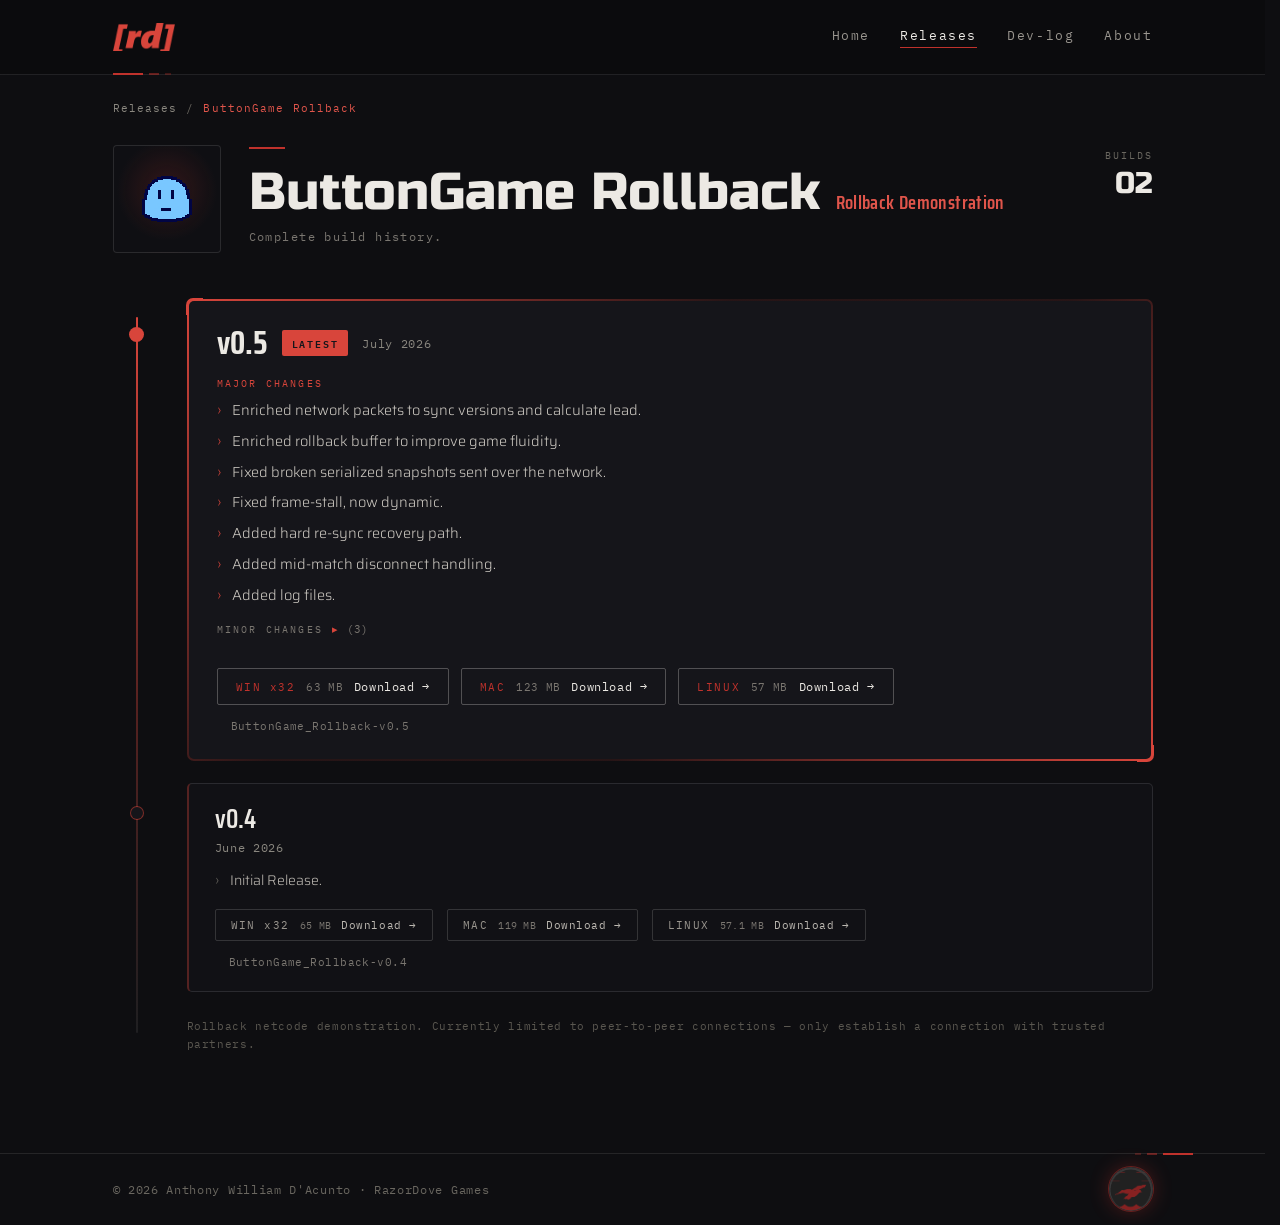
==== commit 54e3fab5: "Fix ButtonGame v0.5 minor-arrow color and update changelog text - Minor-change bullet arrows now ren" ====
--- a/buttongame.html
+++ b/buttongame.html
@@ -70,13 +70,13 @@
                     <div>
                       <div class="tl-grouplabel tl-grouplabel--major">Major changes</div>
                       <ul class="changelog">
-                        <li><span class="arw">›</span><span>Network packets enriched to sync versions and calculate lead.</span></li>
-                        <li><span class="arw">›</span><span>Rollback buffer enriched to improve frame confirmation.</span></li>
-                        <li><span class="arw">›</span><span>Serialized snapshots sent over the network now only contain verified content.</span></li>
-                        <li><span class="arw">›</span><span>Hard re-sync recovery path has been added for players too far behind.</span></li>
-                        <li><span class="arw">›</span><span>Frame-stall is now dynamic.</span></li>
-                        <li><span class="arw">›</span><span>Mid-match disconnect handling has been added.</span></li>
-                        <li><span class="arw">›</span><span>Now prints log files.</span></li>
+                        <li><span class="arw">›</span><span>Enriched network packets to sync versions and calculate lead.</span></li>
+                        <li><span class="arw">›</span><span>Enriched rollback buffer to improve game fluidity.</span></li>
+                        <li><span class="arw">›</span><span>Fixed broken serialized snapshots sent over the network.</span></li>
+                        <li><span class="arw">›</span><span>Fixed frame-stall, now dynamic.</span></li>
+                        <li><span class="arw">›</span><span>Added hard re-sync recovery path.</span></li>
+                        <li><span class="arw">›</span><span>Added mid-match disconnect handling.</span></li>
+                        <li><span class="arw">›</span><span>Added log files.</span></li>
                       </ul>
                     </div>
                     <div class="minor">
@@ -87,7 +87,7 @@
                       </div>
                       <div class="minor-wrap">
                         <ul class="changelog changelog--minor">
-                          <li><span class="arw">›</span><span>Failed connection menu fix.</span></li>
+                          <li><span class="arw">›</span><span>Fixed failed connection menu.</span></li>
                           <li><span class="arw">›</span><span>Network tweaks.</span></li>
                           <li><span class="arw">›</span><span>Console log tweaks.</span></li>
                         </ul>
--- a/css/style.css
+++ b/css/style.css
@@ -1158,6 +1158,8 @@
 .tl-card--red .changelog li .arw,
 .tl-card--red .tl-grouplabel--major,
 .tl-card--red .minor-toggle__arrow { color: #d8453b; }
+/* minor-change bullet arrows stay grey even in red cards (matches gold cards) */
+.tl-card--red .changelog--minor li .arw { color: var(--faint-2); }
 .minor.is-open .minor-wrap { max-height: 320px; opacity: 1; }
 
 .tl-card--old {
